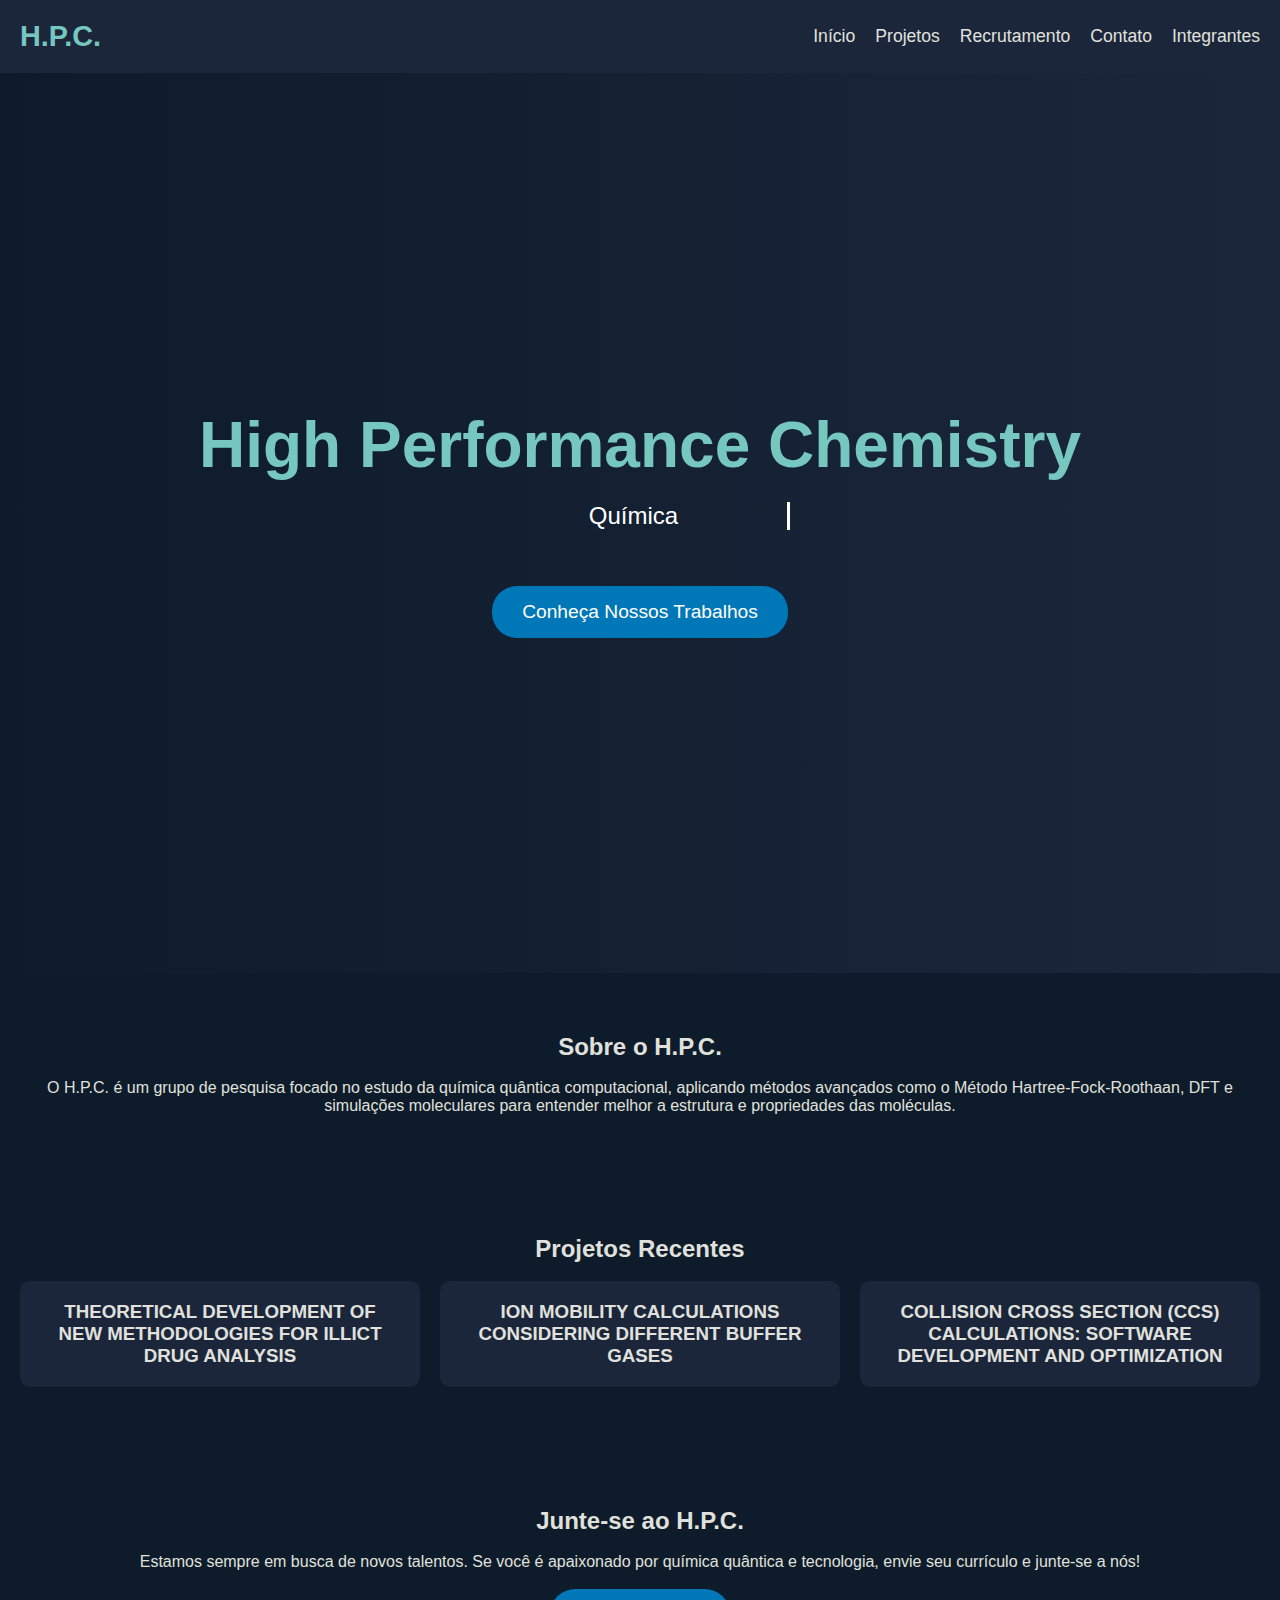
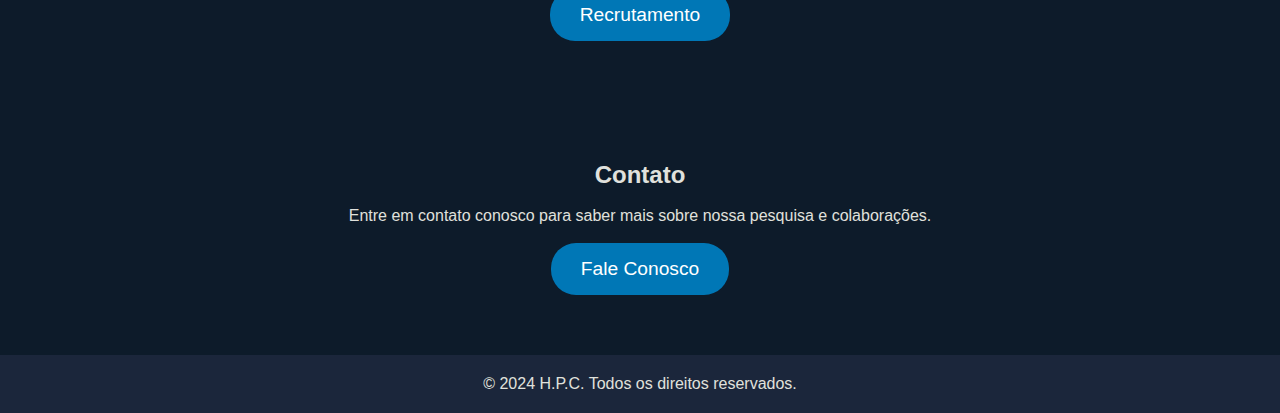
==== index.html @ 70847fac "beta" ====
<!DOCTYPE html>
<html lang="pt-BR">
<head>
  <meta charset="UTF-8">
  <meta name="viewport" content="width=device-width, initial-scale=1.0">
  <title>H.P.C. - Grupo de Pesquisa em Química Quântica Computacional</title>
  <link rel="stylesheet" href="css/styles.css">
</head>
<body>
  <header>
    <div class="navbar">
      <div class="logo">H.P.C.</div>
      <nav>
        <ul>
          <li><a href="index.html">Início</a></li>
          <li><a href="html/projetos.html">Projetos</a></li>
          <li><a href="recrutamento.html">Recrutamento</a></li>
          <li><a href="contato.html">Contato</a></li>
          <li><a href="html/integrantes.html">Integrantes</a></li>
        </ul>
      </nav>
    </div>
  </header>

  <section class="hero">
    <div class="hero-content">
      <h1>High Performance Chemistry</h1>
      <div class="animated-wrapper">
        <p id="animated-text"></p> <!-- Substituir o texto por um ID para a animação -->
      </div>
      <br>
      <button class="cta-button" onclick="window.location.href='html/projetos.html'">Conheça Nossos Trabalhos</button>
    </div>
  </section>

  <section id="sobre" class="about-section">
    <h2>Sobre o H.P.C.</h2>
    <br>
    <p>
      O H.P.C. é um grupo de pesquisa focado no estudo da química quântica computacional, 
      aplicando métodos avançados como o Método Hartree-Fock-Roothaan, DFT e simulações 
      moleculares para entender melhor a estrutura e propriedades das moléculas.
    </p>
  </section>

  <section id="projetos" class="projects-section">
    <h2>Projetos Recentes</h2>
    <br>
    <div class="project-cards">
      <!-- Exemplo de card de projeto -->
      <a href="lucca1.html" class="card" style="text-decoration: none; color: inherit;">
        <h3>THEORETICAL DEVELOPMENT OF NEW METHODOLOGIES FOR ILLICT DRUG ANALYSIS</h3>
        
      </a>
      <a href="douglas1.html" class="card" style="text-decoration: none; color: inherit;">
        <h3>ION MOBILITY CALCULATIONS CONSIDERING DIFFERENT BUFFER GASES</h3>
        
      </a>
      <a href="lucca2.html" class="card" style="text-decoration: none; color: inherit;">
        <h3>COLLISION CROSS SECTION (CCS) CALCULATIONS: SOFTWARE DEVELOPMENT AND OPTIMIZATION</h3>
        
      </a>
    </div>
  </section>

  <section id="recrutamento" class="recruitment-section">
    <h2>Junte-se ao H.P.C.</h2>
    <br>
    <p>Estamos sempre em busca de novos talentos. Se você é apaixonado por química quântica e tecnologia, 
       envie seu currículo e junte-se a nós!</p>
       <br>
    <button class="cta-button">Recrutamento</button>
  </section>

  <section id="contato" class="contact-section">
    <h2>Contato</h2>
    <br>
    <p>Entre em contato conosco para saber mais sobre nossa pesquisa e colaborações.</p>
    <br>
    <button class="cta-button">Fale Conosco</button>
  </section>

  <footer>
    <p>© 2024 H.P.C. Todos os direitos reservados.</p>
  </footer>

  <script src="js/script.js"></script>
  <script src="js/titulo.js"></script>
</body>
</html>
---- css/styles.css ----
* {
    margin: 0;
    padding: 0;
    box-sizing: border-box;
  }
  
  body {
    font-family: 'Roboto', sans-serif;
    background-color: #0d1b2a;
    color: #e0e1dd;
  }
  
  .navbar {
    display: flex;
    justify-content: space-between;
    align-items: center;
    padding: 20px;
    background-color: #1b263b;
  }
  
  .navbar .logo {
    font-size: 1.8rem;
    color: #76c7c0;
    font-weight: bold;
  }
  
  .navbar ul {
    list-style: none;
    display: flex;
    gap: 20px;
  }
  
  .navbar ul li a {
    text-decoration: none;
    color: #e0e1dd;
    font-size: 1.1rem;
    transition: color 0.3s;
  }
  
  .navbar ul li a:hover {
    color: #76c7c0;
  }
  
  .hero {
    height: 100vh;
    background: linear-gradient(to right, #0d1b2a, #1b263b);
    display: flex;
    align-items: center;
    justify-content: center;
    flex-direction: column;
    text-align: center;
    height: 100vh;
  }

  .hero h1 {
    font-size: 4rem;
    color: #76c7c0;
  }
  
  .animated-wrapper {
    display: inline-block;
    height: 100px;
    width: 300px; /* Define uma largura fixa para impedir o movimento */
    white-space: nowrap;
    overflow: hidden;
  }

  .animated-text {
    display: inline-block; /* Garante que o texto não se mova */
  }

  .hero p {
    font-size: 1.5rem;
    margin: 20px 0;
    white-space: nowrap;
    overflow: hidden;
    border-right: 3px solid;
    padding-right: 10px;
  animation: blink 0.75s step-end infinite;
  color: #ffffff;
  }
  
  @keyframes typing {
    from {
        width: 0;
    }
    to {
        width: 100%;
    }
}

@keyframes blink {
    from, to {
        border-color: transparent;
    }
    50% {
        border-color: rgba(0, 0, 0, 0);
    }
  }

  .cta-button {
    background-color: #0077b6;
    color: white;
    border: none;
    padding: 15px 30px;
    font-size: 1.2rem;
    cursor: pointer;
    transition: background-color 0.3s;
  }

  
  .cta-button {
    background-color: #0077b6;
    color: white;
    border: none;
    padding: 15px 30px;
    font-size: 1.2rem;
    cursor: pointer;
    transition: background-color 0.3s;
    border-radius: 25px; /* Adicione esta linha */
  }
  
  .about-section,
  .projects-section,
  .recruitment-section,
  .contact-section {
    padding: 60px 20px;
    text-align: center;
  }
  
  .project-cards {
    display: flex;
    justify-content: center;
    gap: 20px;
  }
  
  .card {
    background-color: #1b263b;
    padding: 20px;
    border-radius: 10px;
    width: 450px;
    transition: transform 0.3s;
  }
  
  .card:hover {
    transform: translateY(-10px);
  }
  
  footer {
    background-color: #1b263b;
    color: #e0e1dd;
    text-align: center;
    padding: 20px;
  }
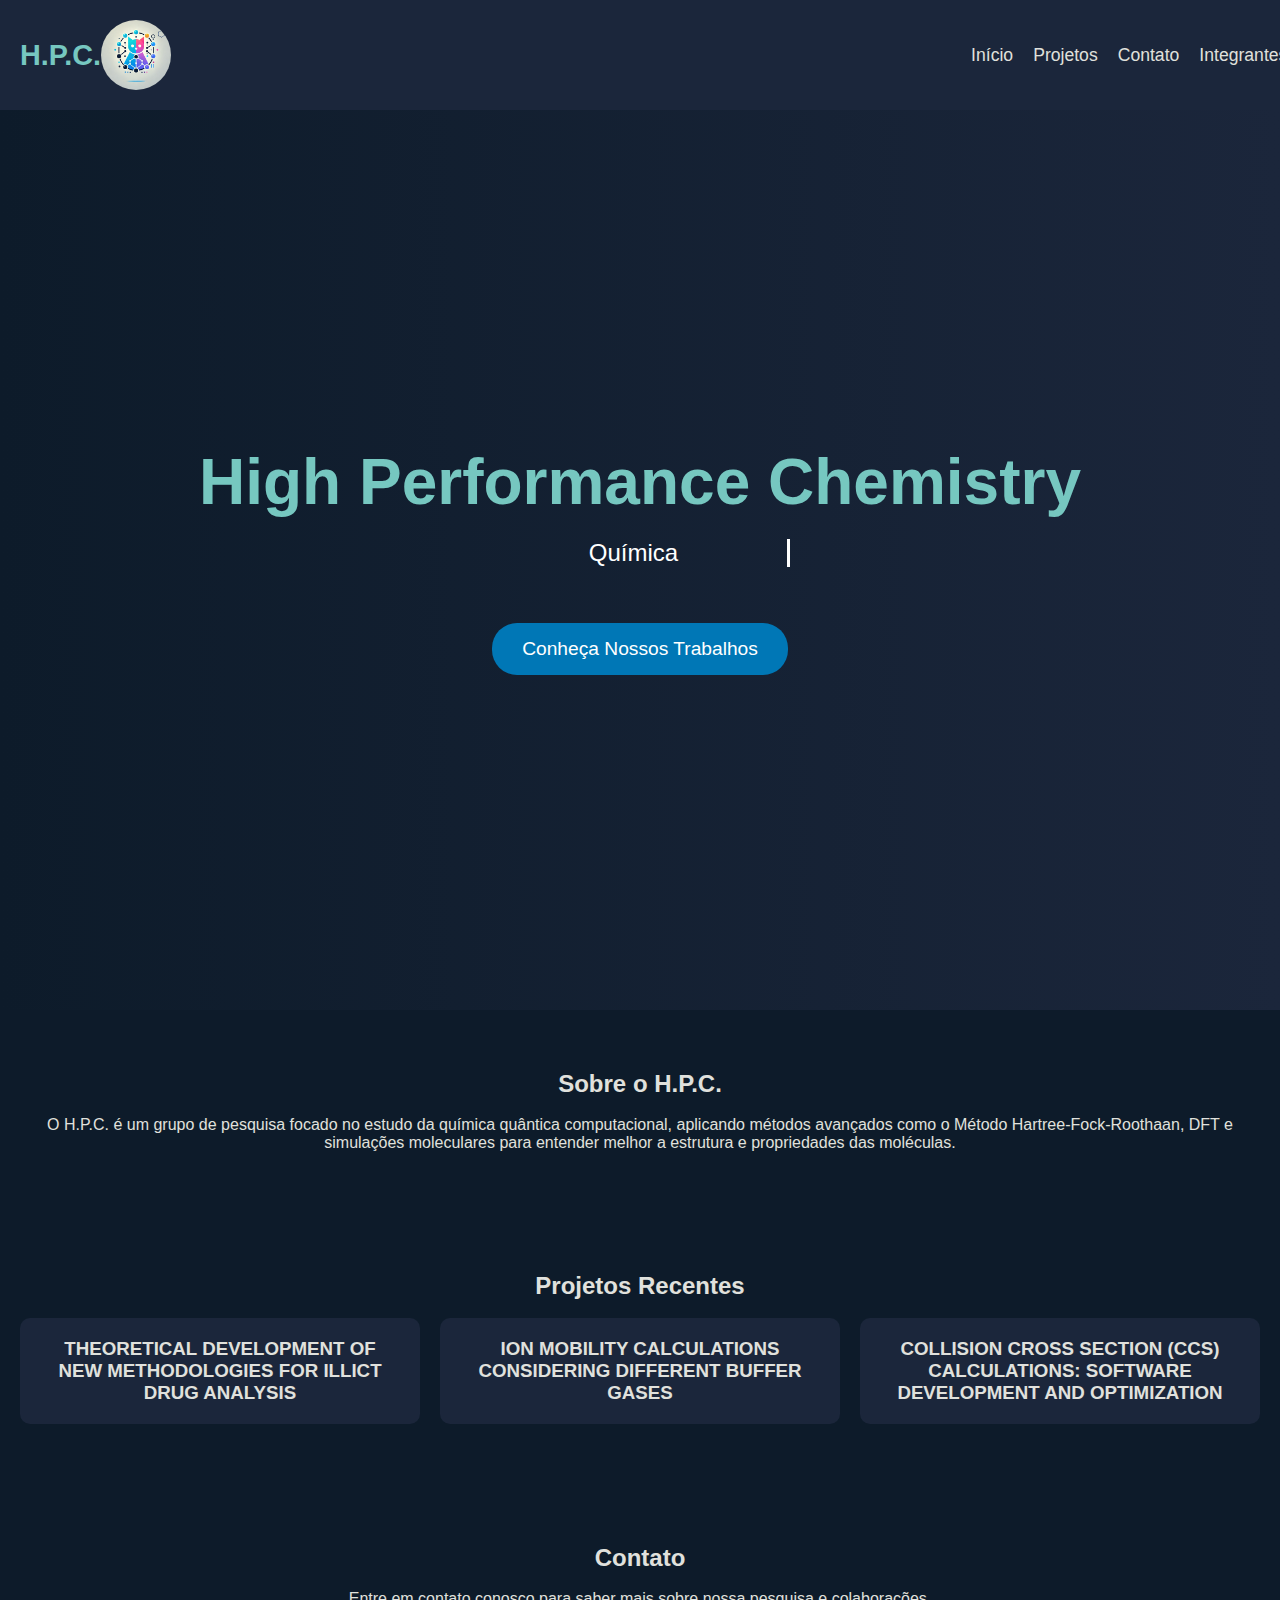
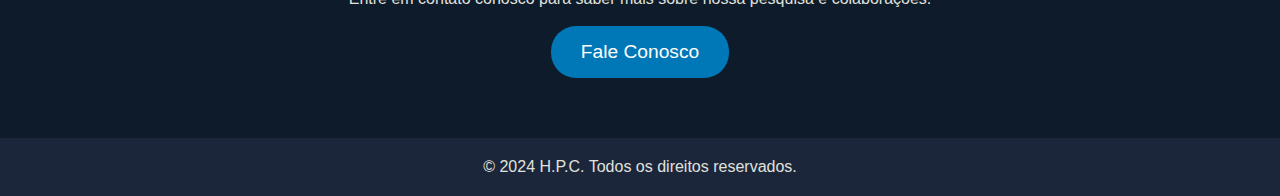
==== commit 8a5c6c96: "atualização" ====
--- a/index.html
+++ b/index.html
@@ -4,18 +4,20 @@
   <meta charset="UTF-8">
   <meta name="viewport" content="width=device-width, initial-scale=1.0">
   <title>H.P.C. - Grupo de Pesquisa em Química Quântica Computacional</title>
+  
   <link rel="stylesheet" href="css/styles.css">
 </head>
 <body>
   <header>
+    
     <div class="navbar">
       <div class="logo">H.P.C.</div>
+      <img src="imagens/logomarca.png" alt="Logo" class="logomarca">
       <nav>
         <ul>
           <li><a href="index.html">Início</a></li>
           <li><a href="html/projetos.html">Projetos</a></li>
-          <li><a href="recrutamento.html">Recrutamento</a></li>
-          <li><a href="contato.html">Contato</a></li>
+          <li><a href="html/contato.html">Contato</a></li>
           <li><a href="html/integrantes.html">Integrantes</a></li>
         </ul>
       </nav>
@@ -63,15 +65,6 @@
     </div>
   </section>
 
-  <section id="recrutamento" class="recruitment-section">
-    <h2>Junte-se ao H.P.C.</h2>
-    <br>
-    <p>Estamos sempre em busca de novos talentos. Se você é apaixonado por química quântica e tecnologia, 
-       envie seu currículo e junte-se a nós!</p>
-       <br>
-    <button class="cta-button">Recrutamento</button>
-  </section>
-
   <section id="contato" class="contact-section">
     <h2>Contato</h2>
     <br>
--- a/css/styles.css
+++ b/css/styles.css
@@ -152,4 +152,12 @@
     text-align: center;
     padding: 20px;
   }
+
+  .logomarca {
+    width: 70px;
+    height: 70px;
+    border-radius: 50%; /* Torna a imagem circular */
+    object-fit: cover;  /* Garante que a imagem se ajuste corretamente dentro do círculo */
+    margin-right: 800px; /* Espaço entre a logo e o título */
+}
   